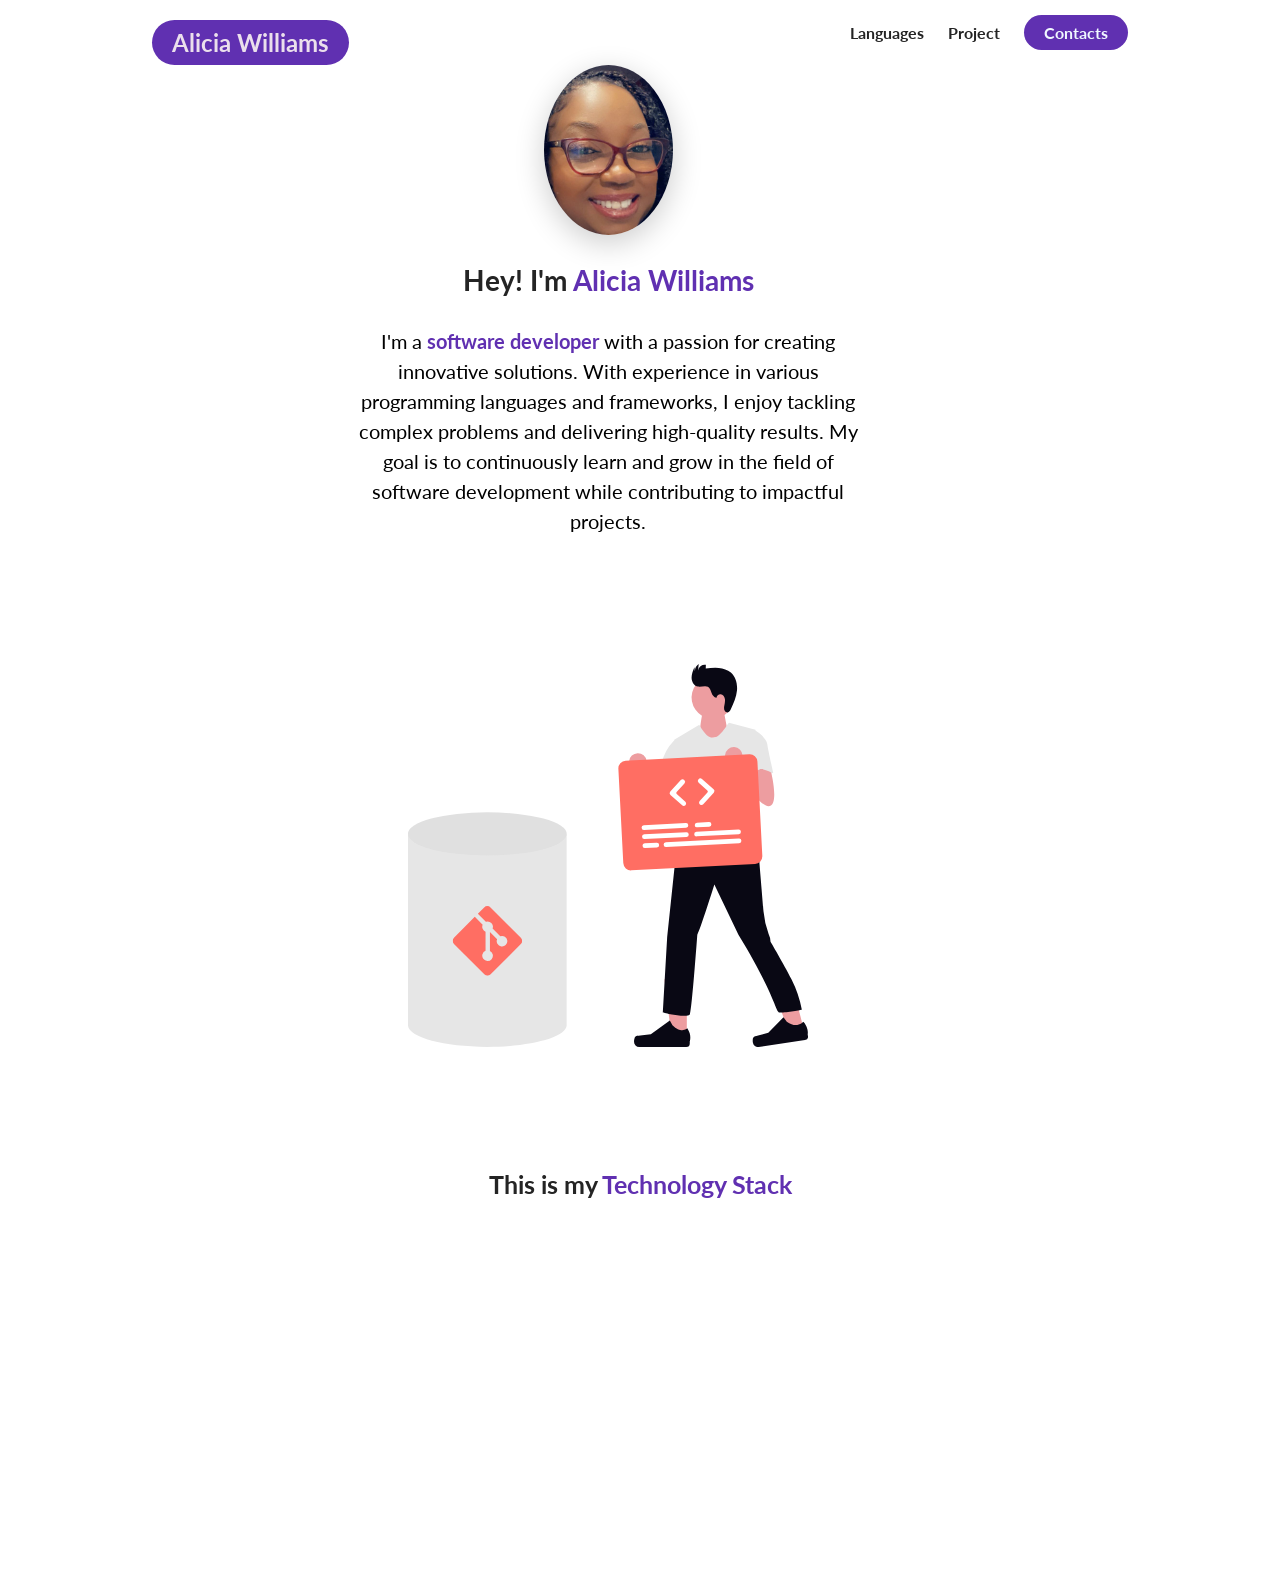
==== index.html @ f2900b25 "First commit" ====
<!DOCTYPE html>
<html lang="en">

<head>
    <meta charset="UTF-8">
    <meta http-equiv="X-UA-Compatible" content="IE=edge">
    <meta name="viewport" content="width=device-width, initial-scale=1.0">
    <title>Alicia Williams</title>
    <link rel="stylesheet" href="./styles.css">
    <script src="https://kit.fontawesome.com/877ae88ff8.js" crossorigin="anonymous"></script>
</head>

<body>
 <section id="About-Me">
 <nav>
    <div class="personal__logo">Alicia Williams</div>
    <ul class="nav__link--list">
        <li>
            <a href="#languges" class="nav__link--anchor
            link__hover-effect
            link__hover-effect--black
            ">Languages</a>
        </li>
        <li>
            <a href="" class="
            nav__link--anchor
            link__hover-effect
            link__hover-effect--black
            ">Project</a>
        </li>
        <li>
            <a href=""class="
            nav__link--anchor
            nav__link--anchor-primary
            link__hover-effect--black
            ">Contacts</a>
            </li>
        </ul>
 </nav>
 <div>
 <div class=" flex flex-1">
     <div class="about-me__info row">
    <div class="about-me__info--container">
        <figure class="about-me__picture--mask">
            <img src="./asset/asset/New folder/Alicia Williams.jpg" class="about-me__picture"alt="" class="about-me__info--image">
        </figure>
        <h1 class="about-me__info--title">
            Hey! I'm <span class="text--purple">Alicia Williams</span>
        </h1>
    <p class="about-me__info--para">
        I'm a <strong class="text--purple">software developer</strong> with a passion for creating innovative solutions. With experience in various programming languages and frameworks, I enjoy tackling complex problems and delivering high-quality results. My goal is to continuously learn and grow in the field of software development while contributing to impactful projects.
    </p>
    <div class="about-me__links">
        <a href=""class="about-me__links">
            <i class="fab fa-linkedin-in"></i>
        </a>
        <a href=""class="about-me__link">
            <i class="fa-github"></i>
        </a>                
        <a href=""class="about-me__link">
            <i class="fa-solid fa-envelope"></i>
        </a>    
        <a href=""class="about-me__link">
            <i class="fas fa-file-pdf"></i>

    </div>
 </div>
<figure class="about-me__img--container"> 
    <img src="asset/undraw website (2).svg" class="about-me__img" alt="Illustration of a person working on a laptop"
    />
</figure>
</div>
</div>
</section>
<section id="Languages">
    <div class="container">
        <div class="row">   
            <h1 class="section__title">
                     This is my <span class="text--purple">Technology Stack</span>
                    </h1>
            </div class="language__list">
        </div class="language">
        <figure class="language__img--wrapper">
            <img 
            src="https://img.icons8.com/color/48/000000/html-5--v1.png" alt="" class="language__img">
        </h1>
        <div class="language list">
            <div class="language">
                <figure class="language__img--wrapper">
                    <img 
                    src="https://img.icons8.com/color/48/000000/css3.png" alt="" class="language__img"
                    />
                    </figure>
                    <span class="language__name"></HTML:5></span>
                    </div>
                    <div class="language">
                        <figure class="language__img--wrapper">
                            <img 
                            src="https://img.icons8.com/color/48/000000/javascript--v1.png" alt="" class="language__img"
                            />
                            </figure>
                            <span class="language__name"></JavaScript></span>
                            </div>


        </figure>
            

    </div>
    </section> 


</body>
</html>
---- styles.css ----
@import url('https://fonts.googleapis.com/css2?family=Lato&family=Roboto:ital,wght@1,700&display=swap');
* {
  font-family: "Lato", sans-serif;
    padding: 0;
    margin: 0;
    box-sizing: border-box;
}

h1, h2, h3, h4, h5, h6  span { 
    color: #242424;
    text-align: center;
    line-height: 1.25;
}

h1 {
    font-size: 25px;
}

p {
    line-height: 1.5;
    font-size: 16px;
}

li {
    list-style-type: none;
}

.flex-1 {
    display: flex;
}

.flex-1 {
    flex: 1;
}

.row {
    width: 100%;
    max-width: 800px;
    margin: 0 auto;
}

.text--purple {
    color: #6030b1;
}

/* NAVIGATION BAR */

nav {
    height: 100px
    width: 100%;
    max-width: 1000px;
    margin: 0 auto;
    display: flex;
    justify-content: space-between;
    align-items: center;
   }

   .nav__link--list {
    display: flex;
}

.nav__link--anchor {
    margin: 0 12px;
    color: #242424;
    text-decoration: none;
    font-weight: 700;
}

.nav__link--anchor-primary {
    background-color: #6030b1;
    padding: 8px 20px;
    border-radius: 50px;
    color: aliceblue;
    transition: all 300ms ease;
}

.nav__link--anchor-primary:hover {
    background-color: #580cdb;
    padding: 8px 20px;
    border-radius: 50px;
    color:aliceblue;
    transition: all 0.3s ease;
}   

.personal__logo {
    background-color: #6030b1;
    padding: 8px 20px;
    font-size: 24px;
    border-radius: 50px;
    margin: 0 12px;
    margin-top: 20px;
    color: #ebdfec;
    font-weight: bold; 
    }
    
    .personal__logo:hover {
    background-color: #580cdb;
    padding: 8px 20px;
    font-size: 24px;
    border-radius: 50px;
    margin: 0 12px;
    margin-top: 20px;
    color: #ebdfec;
    font-weight: bold;
    transition: all 0.3s ease;
    }


/* ABOUT ME */

#about-me {
    min-height: 100vh;
    display: flex;
    flex-direction: column;

}

.about-me__info--container {
    display: flex;
    flex-direction: column;
}


.about-me__info--container {
    display: flex;
    flex-direction: column;
    align-items: center;
    max-width: 600px;
    margin: 0 auto;
    text-align: center;
}

.about-me__picture--mask {
    width: 129px;
    height: 170px;
    border-radius: 50%;
    overflow: hidden;
    box-shadow: 0 8px 30px;
    color: rgba(0, 0, 0, 0.2);
}

.about-me__picture {
    width: 100%;


/* Improving my own picture */
transform: scale(1.5);
padding-top: 8px; 
}

.about-me__info--title {
    margin-bottom: 16px;
    font-size: 28px;
    margin: 28px 0;
}


.about-me__info--para {
    font-size: 20px;
    margin-bottom: 28px;
    max-width: 600px;
    text-align: center;
    max-width: 500px;
}

.title {
    font-size: 36px;
    margin-bottom: 28px;
}
.about-me__link {
    font-size: 20px;
    color: #242424;
    text-decoration: none;
    padding: 16px 32px;
    max-width: 200px;
}
 
.about-me__img--container {
    border-radius: 50;
    padding-top: 20px;
    flex: 1;
    display: flex;
    align-items: center;
}
.about-me__img {
    align-items: center;
    margin-left: 25%;
    width: 50%;
    height: 50%;
}
/* LANGUAGES */

.container {
    padding: 50px 0;
}

.section__title {
    margin-bottom: 48px;
}

.language__list {
    display: flex;
    justify-content: center;
    width: 100%;
    flex-wrap: wrap;
}

.language {
    width: 25px;
    display: flex;
    flex-direction: column;
    align-items: center;
    padding: 20px;
}

.language__img {
    width: 100px;
    max-width: 100px;
}

.language__img--wrapper {
    display: flex;
    justify-content: center;
    align-items: center;
    padding: 20px;
}

.language__name {
    margin-top: 8px;
    font-weight: bold;
}
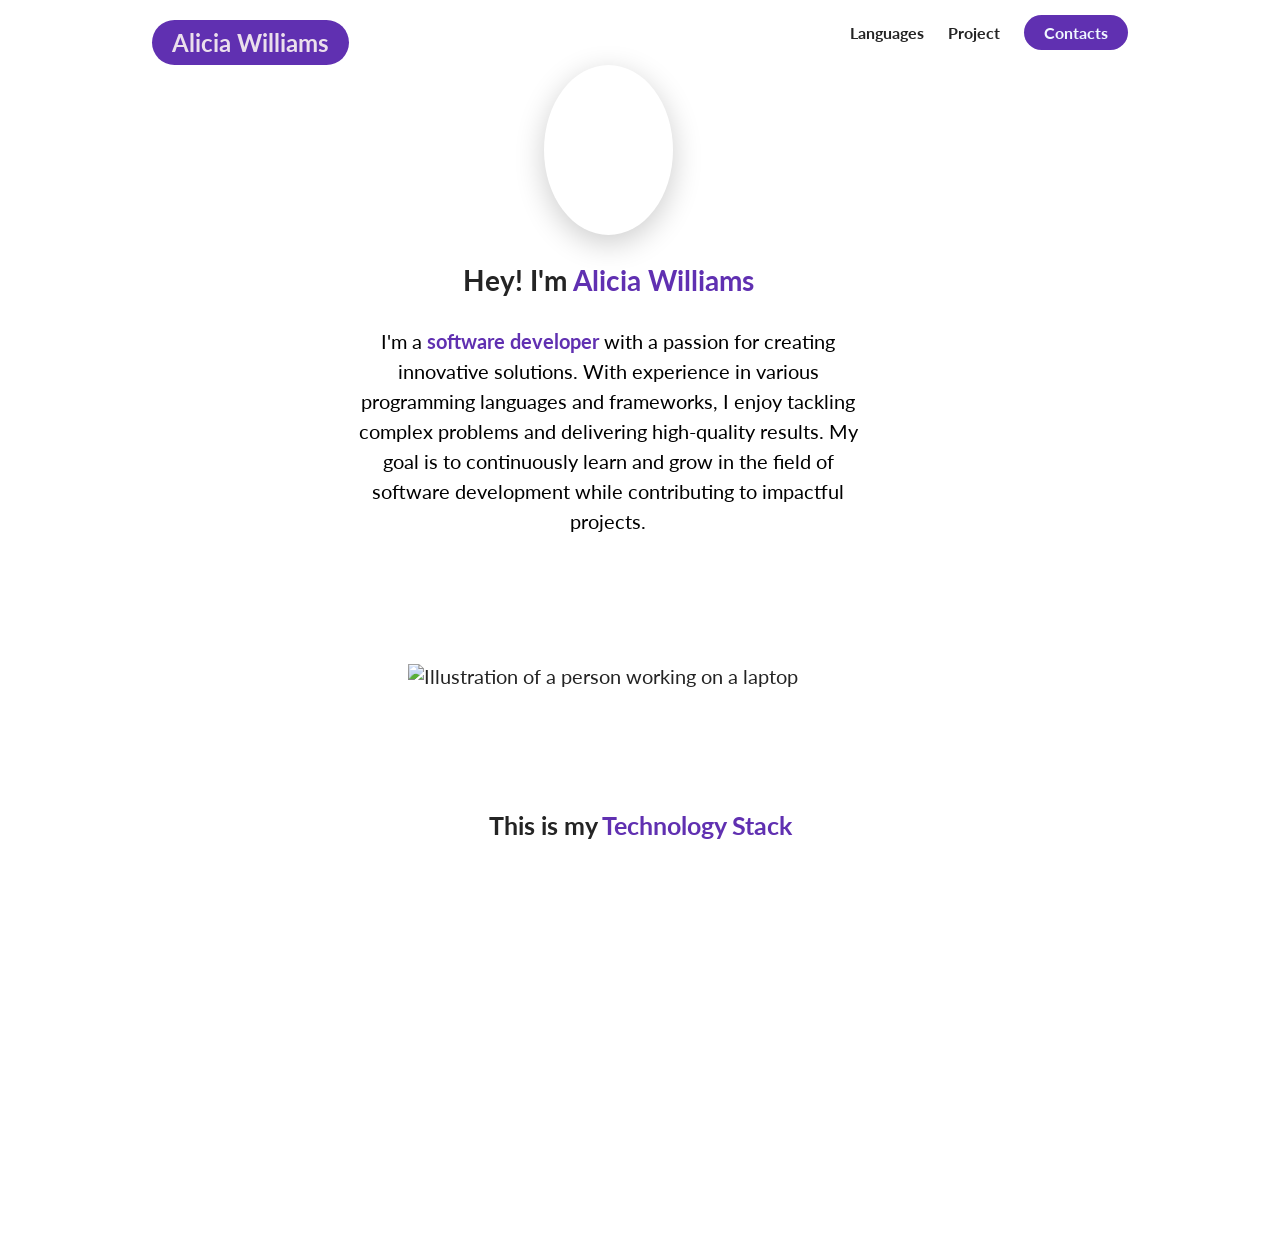
==== commit 4ed6f0c2: "First commit" ====
--- a/index.html
+++ b/index.html
@@ -42,7 +42,7 @@
      <div class="about-me__info row">
     <div class="about-me__info--container">
         <figure class="about-me__picture--mask">
-            <img src="./asset/asset/New folder/Alicia Williams.jpg" class="about-me__picture"alt="" class="about-me__info--image">
+            <img src="assets/Alicia Williams.jpg" class="about-me__picture"alt="" class="about-me__info--image">
         </figure>
         <h1 class="about-me__info--title">
             Hey! I'm <span class="text--purple">Alicia Williams</span>
